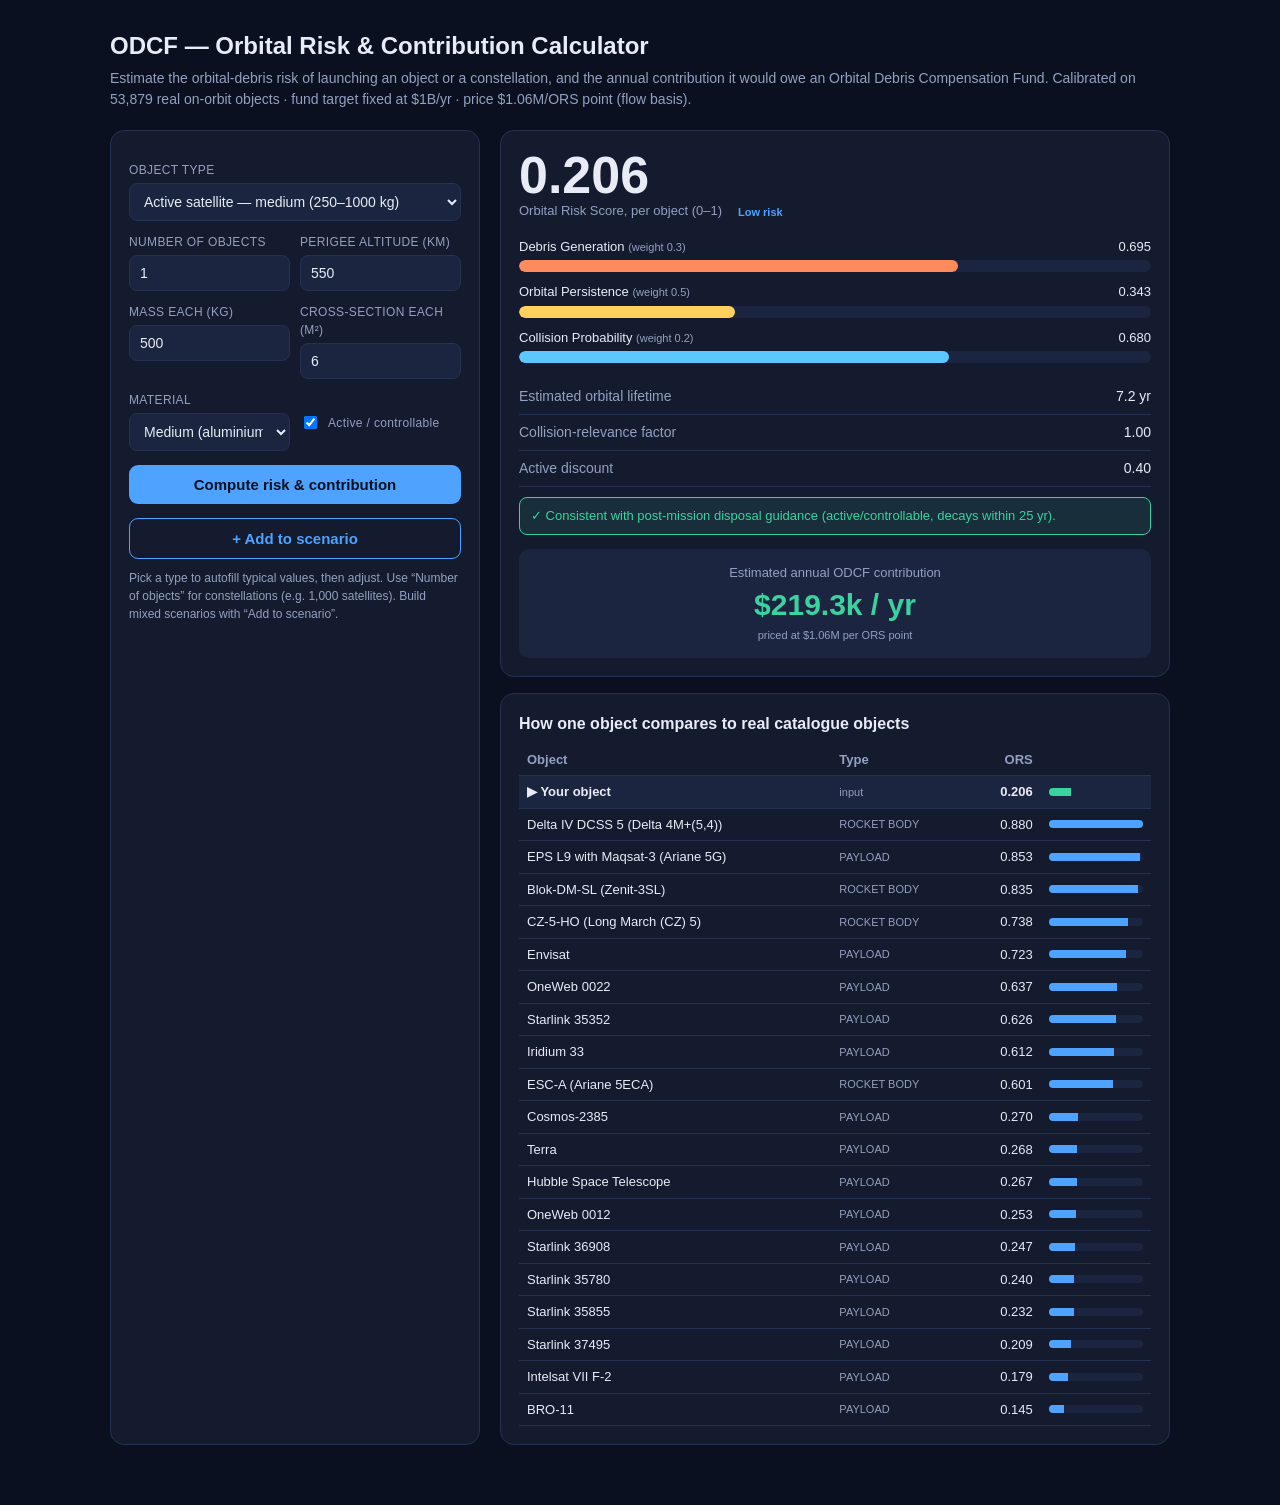
==== calculator.html @ 6657b237 "Initial commit" ====
<!DOCTYPE html>
<html lang="en"><head><meta charset="utf-8"/>
<meta name="viewport" content="width=device-width, initial-scale=1"/>
<title>ODCF — Orbital Risk & Contribution Calculator</title>
<style>
  :root{--bg:#0b1020;--panel:#141b2f;--panel2:#1b2540;--line:#26314f;--text:#e8ecf7;
    --muted:#93a0c0;--accent:#4da3ff;--dgp:#ff8a5c;--opi:#ffd15c;--cpf:#5cc8ff;--good:#3ad29f;--bad:#ff6b6b;--warn:#ffb454;}
  *{box-sizing:border-box} body{margin:0;font-family:-apple-system,BlinkMacSystemFont,"Segoe UI",Roboto,sans-serif;background:var(--bg);color:var(--text);line-height:1.5}
  .wrap{max-width:1100px;margin:0 auto;padding:28px 20px 60px}
  h1{font-size:24px;margin:0 0 4px} .sub{color:var(--muted);margin:0 0 20px;font-size:14px}
  .grid{display:grid;grid-template-columns:370px 1fr;gap:20px}
  @media(max-width:880px){.grid{grid-template-columns:1fr}}
  .card{background:var(--panel);border:1px solid var(--line);border-radius:14px;padding:18px}
  label{display:block;font-size:12px;color:var(--muted);margin:12px 0 4px;text-transform:uppercase;letter-spacing:.03em}
  input,select{width:100%;padding:9px 10px;background:var(--panel2);border:1px solid var(--line);border-radius:8px;color:var(--text);font-size:14px}
  .row{display:flex;gap:10px}.row>div{flex:1}
  .chk{display:flex;align-items:center;gap:8px;margin-top:14px}.chk input{width:auto}
  button{margin-top:14px;width:100%;padding:11px;background:var(--accent);border:none;border-radius:9px;color:#04101f;font-weight:700;font-size:15px;cursor:pointer}
  button.ghost{background:transparent;border:1px solid var(--accent);color:var(--accent)}
  .ors-big{font-size:52px;font-weight:800;line-height:1}.ors-lbl{color:var(--muted);font-size:13px}
  .bars{margin:16px 0}.bar{margin:10px 0}.bar .t{display:flex;justify-content:space-between;font-size:13px;margin-bottom:4px}
  .track{height:12px;background:var(--panel2);border-radius:6px;overflow:hidden}.fill{height:100%;border-radius:6px}
  .stat{display:flex;justify-content:space-between;padding:7px 0;border-bottom:1px solid var(--line);font-size:14px}.stat span:first-child{color:var(--muted)}
  .contrib{background:var(--panel2);border-radius:10px;padding:14px;margin-top:14px;text-align:center}
  .contrib .amt{font-size:30px;font-weight:800;color:var(--good)}
  table{width:100%;border-collapse:collapse;font-size:13px;margin-top:8px}
  th,td{text-align:left;padding:6px 8px;border-bottom:1px solid var(--line)}th{color:var(--muted);font-weight:600}.r{text-align:right}
  .cmpbar{height:8px;background:var(--panel2);border-radius:4px;overflow:hidden;min-width:60px}.cmpbar>div{height:100%;background:var(--accent)}
  .tag{font-size:11px;color:var(--muted)}.hl{color:var(--accent);font-weight:700}
  .flag{padding:8px 11px;border-radius:8px;font-size:13px;margin-top:10px}
  .flag.warn{background:rgba(255,180,84,.13);border:1px solid var(--warn);color:var(--warn)}
  .flag.ok{background:rgba(58,210,159,.1);border:1px solid var(--good);color:var(--good)}
  .note{font-size:12px;color:var(--muted);margin-top:10px}
</style></head><body><div class="wrap">
  <h1>ODCF — Orbital Risk &amp; Contribution Calculator</h1>
  <p class="sub">Estimate the orbital-debris risk of launching an object or a constellation, and the annual contribution it would owe an Orbital Debris Compensation Fund. Calibrated on 53,879 real on-orbit objects · fund target fixed at $1B/yr · price $1.06M/ORS point (flow basis).</p>
  <div class="grid">
    <div class="card">
      <label>Object type</label>
      <select id="cat"></select>
      <div class="row"><div>
        <label>Number of objects</label><input id="count" type="number" value="1" min="1"/>
      </div><div>
        <label>Perigee altitude (km)</label><input id="alt" type="number" value="550"/>
      </div></div>
      <div class="row"><div>
        <label>Mass each (kg)</label><input id="mass" type="number" value="500"/>
      </div><div>
        <label>Cross-section each (m²)</label><input id="xsect" type="number" value="6"/>
      </div></div>
      <div class="row"><div>
        <label>Material</label><select id="mat">
          <option value="0.5">Low (plastics)</option><option value="1.0" selected>Medium (aluminium)</option><option value="2.86">High (steel)</option>
        </select></div><div>
        <div class="chk" style="margin-top:34px"><input id="active" type="checkbox"/><label style="margin:0;text-transform:none">Active / controllable</label></div>
      </div></div>
      <button onclick="compute()">Compute risk &amp; contribution</button>
      <button class="ghost" onclick="addGroup()">+ Add to scenario</button>
      <div class="note">Pick a type to autofill typical values, then adjust. Use “Number of objects” for constellations (e.g. 1,000 satellites). Build mixed scenarios with “Add to scenario”.</div>
    </div>

    <div>
      <div class="card">
        <div style="display:flex;align-items:flex-end;gap:16px">
          <div><div class="ors-big" id="orsv">—</div><div class="ors-lbl">Orbital Risk Score, per object (0–1)</div></div>
          <div id="verdict" class="tag"></div>
        </div>
        <div class="bars" id="bars"></div>
        <div id="stats"></div>
        <div id="flags"></div>
        <div class="contrib">
          <div class="ors-lbl" id="clbl">Estimated annual ODCF contribution</div>
          <div class="amt" id="contrib">—</div>
          <div class="tag" id="share"></div>
        </div>
      </div>

      <div class="card" style="margin-top:16px" id="scencard" hidden>
        <b>Your scenario</b>
        <table id="scen"><thead><tr><th>Group</th><th class="r">Count</th><th class="r">ORS ea.</th><th class="r">Contribution</th><th></th></tr></thead><tbody></tbody></table>
        <div class="stat" style="border:none;font-weight:700"><span id="scentotlbl">Scenario total</span><span id="scentot">—</span></div>
      </div>

      <div class="card" style="margin-top:16px">
        <b>How one object compares to real catalogue objects</b>
        <table id="cmp"><thead><tr><th>Object</th><th>Type</th><th class="r">ORS</th><th></th></tr></thead><tbody></tbody></table>
      </div>
    </div>
  </div>
</div>
<script>
const DATA={"calib":{"weights":{"DGP":0.3,"OPI":0.5,"CPF":0.2},"constants":{"MU":398600441800000.0,"R_EARTH_KM":6378.137,"CD":2.2,"B_REF":100.0,"material_default":1.0,"fp_default":0.5},"gating":{"rel_full_km":1600.0,"rel_taper_km":2000.0,"rel_high":0.25,"rel_unknown":0.5,"active_factor":0.4},"normalization":{"DGP":{"type":"log10_minmax","lo":-0.6663839021057466,"hi":3.0674288335795485},"OPI":{"type":"log10_minmax","lo":-1.3010299956639813,"hi":5.0,"life_floor_yr":0.05,"life_cap_yr":100000.0},"CPF":{"type":"log10_minmax","lo":-9.49571011578479,"hi":-4.927139576507358}},"fp_by_class":{"Rocket Body":1.0,"Payload":0.6,"Unknown":0.5,"Payload Mission Related Object":0.35,"Rocket Mission Related Object":0.4,"Payload Fragmentation Debris":0.15,"Rocket Fragmentation Debris":0.15,"Payload Debris":0.1,"Rocket Debris":0.1,"Other Debris":0.1,"Other Mission Related Object":0.35},"kh_lifetime":{"alt_km":[300,400,500,600,700,800,900,1000,1200,1500,2000],"life_yr":[0.3,1.0,8.0,30.0,120,350,900,2000,8000,30000,200000]},"spatial_density":{"alt_low_km":[200,225,250,275,300,325,350,375,400,425,450,475,500,525,550,575,600,625,650,675,700,725,750,775,800,825,850,875,900,925,950,975,1000,1025,1050,1075,1100,1125,1150,1175,1200,1225,1250,1275,1300,1325,1350,1375,1400,1425,1450,1475,1500,1525,1550,1575,1600,1625,1650,1675,1700,1725,1750,1775,1800,1825,1850,1875,1900,1925,1950,1975],"alt_high_km":[225,250,275,300,325,350,375,400,425,450,475,500,525,550,575,600,625,650,675,700,725,750,775,800,825,850,875,900,925,950,975,1000,1025,1050,1075,1100,1125,1150,1175,1200,1225,1250,1275,1300,1325,1350,1375,1400,1425,1450,1475,1500,1525,1550,1575,1600,1625,1650,1675,1700,1725,1750,1775,1800,1825,1850,1875,1900,1925,1950,1975,2000],"density":[1.0992236943799432e-09,1.3818467343191726e-09,2.887288120389452e-09,3.8686555189561606e-09,5.617483138224981e-09,1.9126895726008095e-08,5.5694829435319724e-08,1.1056797916796777e-08,1.870673080771518e-08,1.9597594608023937e-08,2.2284374419631162e-07,3.199506733316583e-07,5.135227364419012e-08,1.0808646189483348e-07,6.832372473356972e-08,3.962460291082202e-08,2.7617350928851556e-08,3.7445015244874714e-08,2.3694749948297385e-08,3.238998473068486e-08,3.2288609927605345e-08,3.5205469315656566e-08,4.719517136360998e-08,5.6041339835239374e-08,5.1096723432751567e-08,4.8603491418916585e-08,4.4504109965299225e-08,3.41286207706749e-08,2.6229672111909052e-08,2.4742224305603965e-08,2.6995937298858392e-08,3.3618916216344786e-08,1.334508830004966e-08,1.2618545099045838e-08,1.5983588117624816e-08,1.2107426559237788e-08,9.757547366533813e-09,1.3242988365110729e-08,8.508975006813267e-09,2.3578956910115268e-08,2.253997612525344e-08,3.732039052745745e-09,7.906032724624717e-09,6.391977685666986e-09,3.2828795894284382e-09,4.812255556697183e-09,3.6656030859242302e-09,4.9088360693527285e-09,1.242945717566829e-08,1.1464197977950736e-08,1.0925203100874152e-08,1.5177630583026896e-08,8.077607039906224e-09,5.740589206186302e-09,5.098711702610285e-09,6.1202417717449625e-09,3.0908551925687474e-09,2.47710089934038e-09,2.018611402323026e-09,2.1529062144172256e-09,1.4588330843172112e-09,9.66572762078926e-10,1.0086774264557455e-09,7.638175476296927e-10,3.7958095954198175e-10,7.073894312981476e-10,3.74988728176117e-10,4.659047509817387e-10,5.557189976863817e-10,3.2222319109747805e-10,2.7453809254194147e-10,7.277324739445615e-10]},"total_ors_sum":12622.520000022505,"scored_count":53879,"contribution":{"basis":"flow (annual new-launch levy)","fund_target_usd":1000000000,"assess_window_yr":3,"annual_flow_ors":940.4929728615538,"price_per_ors_usd":1063272.165614794},"generated":"2026-07-02"},"comparison":[{"name":"Hubble Space Telescope","type":"PAYLOAD","ors":0.267},{"name":"Envisat","type":"PAYLOAD","ors":0.723},{"name":"Starlink 35352","type":"PAYLOAD","ors":0.626},{"name":"Blok-DM-SL (Zenit-3SL)","type":"ROCKET BODY","ors":0.835},{"name":"Delta IV DCSS 5 (Delta 4M+(5,4))","type":"ROCKET BODY","ors":0.88},{"name":"EPS L9 with Maqsat-3 (Ariane 5G)","type":"PAYLOAD","ors":0.853},{"name":"CZ-5-HO (Long March (CZ) 5)","type":"ROCKET BODY","ors":0.738},{"name":"Iridium 33","type":"PAYLOAD","ors":0.612},{"name":"Terra","type":"PAYLOAD","ors":0.268},{"name":"OneWeb 0022","type":"PAYLOAD","ors":0.637},{"name":"ESC-A (Ariane 5ECA)","type":"ROCKET BODY","ors":0.601},{"name":"Cosmos-2385","type":"PAYLOAD","ors":0.27},{"name":"OneWeb 0012","type":"PAYLOAD","ors":0.253},{"name":"Starlink 36908","type":"PAYLOAD","ors":0.247},{"name":"Starlink 35780","type":"PAYLOAD","ors":0.24},{"name":"Starlink 35855","type":"PAYLOAD","ors":0.232},{"name":"Starlink 37495","type":"PAYLOAD","ors":0.209},{"name":"Intelsat VII F-2","type":"PAYLOAD","ors":0.179},{"name":"BRO-11","type":"PAYLOAD","ors":0.145}],"categories":[{"label":"Active satellite \u2014 large (>1000 kg)","oc":"Payload","mass":2000,"xsect":15,"active":true,"alt":600},{"label":"Active satellite \u2014 medium (250\u20131000 kg)","oc":"Payload","mass":500,"xsect":6,"active":true,"alt":550},{"label":"Active smallsat (50\u2013250 kg)","oc":"Payload","mass":150,"xsect":2,"active":true,"alt":500},{"label":"CubeSat (<50 kg)","oc":"Payload","mass":10,"xsect":0.1,"active":true,"alt":450},{"label":"Defunct / non-operational satellite","oc":"Payload","mass":1000,"xsect":10,"active":false,"alt":800},{"label":"Rocket upper stage / body","oc":"Rocket Body","mass":2000,"xsect":12,"active":false,"alt":800},{"label":"Mission-related object (adapter, cover)","oc":"Payload Mission Related Object","mass":50,"xsect":1,"active":false,"alt":700},{"label":"Fragmentation debris","oc":"Payload Fragmentation Debris","mass":5,"xsect":0.05,"active":false,"alt":800}]}, C=DATA.calib, PRICE=C.contribution.price_per_ors_usd;
function interp(x,xs,ys){if(x<=xs[0])return ys[0];if(x>=xs[xs.length-1])return ys[ys.length-1];for(let i=0;i<xs.length-1;i++){if(x>=xs[i]&&x<=xs[i+1]){const f=(x-xs[i])/(xs[i+1]-xs[i]);return ys[i]+f*(ys[i+1]-ys[i]);}}return ys[ys.length-1];}
function sd(a){const s=C.spatial_density;for(let i=0;i<s.alt_low_km.length;i++){if(a>=s.alt_low_km[i]&&a<s.alt_high_km[i])return s.density[i];}return Math.min(...s.density);}
function kh(a,B){const b=interp(a,C.kh_lifetime.alt_km,C.kh_lifetime.life_yr);const sc=(B&&B>0)?B/C.constants.B_REF:1;return Math.min(Math.max(b*sc,C.normalization.OPI.life_floor_yr),C.normalization.OPI.life_cap_yr);}
function nl(v,lo,hi){if(!(v>0))return 0;return Math.min(Math.max((Math.log10(v)-lo)/(hi-lo),0),1);}
function rel(a){const g=C.gating;if(a<=g.rel_full_km)return 1;if(a>=g.rel_taper_km)return g.rel_high;const f=(a-g.rel_full_km)/(g.rel_taper_km-g.rel_full_km);return 1-f*(1-g.rel_high);}
function score(o){const fp=(C.fp_by_class[o.oc]!==undefined)?C.fp_by_class[o.oc]:C.constants.fp_default;
  const dgpRaw=Math.pow(o.mass,0.75)*o.mat*(0.5+0.5*fp);
  const B=(o.mass&&o.xsect>0)?o.mass/(C.constants.CD*o.xsect):C.constants.B_REF;
  const life=kh(o.alt,B), cpfRaw=sd(o.alt)*o.xsect;
  const DGP=nl(dgpRaw,C.normalization.DGP.lo,C.normalization.DGP.hi);
  const OPI=nl(life,C.normalization.OPI.lo,C.normalization.OPI.hi);
  const CPF=nl(cpfRaw,C.normalization.CPF.lo,C.normalization.CPF.hi);
  const core=C.weights.DGP*DGP+C.weights.OPI*OPI+C.weights.CPF*CPF;
  return {DGP,OPI,CPF,life,ORS:core*rel(o.alt)*(o.active?C.gating.active_factor:1)};}
function inputs(){const c=DATA.categories[+document.getElementById('cat').value];
  return {oc:c.oc,mass:+document.getElementById('mass').value,xsect:+document.getElementById('xsect').value,
    alt:+document.getElementById('alt').value,mat:+document.getElementById('mat').value,
    active:document.getElementById('active').checked,count:Math.max(1,+document.getElementById('count').value),label:c.label};}
function fmt$(v){if(v>=1e9)return '$'+(v/1e9).toFixed(2)+'B';if(v>=1e6)return '$'+(v/1e6).toFixed(2)+'M';if(v>=1e3)return '$'+(v/1e3).toFixed(1)+'k';return '$'+v.toFixed(0);}
let last=null;
function compute(){const o=inputs(),s=score(o);last={o,s};
  document.getElementById('orsv').textContent=s.ORS.toFixed(3);
  const v=s.ORS>0.6?'High risk':s.ORS>0.3?'Moderate risk':'Low risk';
  document.getElementById('verdict').innerHTML='<span class="hl">'+v+'</span>';
  const bar=(n,val,c,w)=>`<div class="bar"><div class="t"><span>${n} <span class="tag">(weight ${w})</span></span><span>${val.toFixed(3)}</span></div><div class="track"><div class="fill" style="width:${val*100}%;background:${c}"></div></div></div>`;
  document.getElementById('bars').innerHTML=bar('Debris Generation',s.DGP,'var(--dgp)',C.weights.DGP)+bar('Orbital Persistence',s.OPI,'var(--opi)',C.weights.OPI)+bar('Collision Probability',s.CPF,'var(--cpf)',C.weights.CPF);
  document.getElementById('stats').innerHTML=
    `<div class="stat"><span>Estimated orbital lifetime</span><span>${s.life>=1000?Math.round(s.life).toLocaleString()+' yr':s.life.toFixed(1)+' yr'}</span></div>`+
    `<div class="stat"><span>Collision-relevance factor</span><span>${rel(o.alt).toFixed(2)}</span></div>`+
    `<div class="stat"><span>Active discount</span><span>${o.active?C.gating.active_factor.toFixed(2):'1.00'}</span></div>`;
  // policy flags (from ESA/NASA guidance)
  let flags='';
  if(!o.active && s.life>25) flags+=`<div class="flag warn">⚠ Exceeds the 25-year post-mission disposal guideline (est. lifetime ${s.life>=1000?Math.round(s.life).toLocaleString():s.life.toFixed(0)} yr with no active disposal).</div>`;
  if(o.active && s.life<=25) flags+=`<div class="flag ok">✓ Consistent with post-mission disposal guidance (active/controllable, decays within 25 yr).</div>`;
  if(o.count>=100 && o.alt<700) flags+=`<div class="flag warn">⚠ Large low-orbit constellation: studies project ~300 disabling collisions over 30 yr for a 10,000-satellite population, rising sharply beyond.</div>`;
  document.getElementById('flags').innerHTML=flags;
  // contribution (flow basis)
  const per=PRICE*s.ORS, tot=per*o.count;
  document.getElementById('clbl').textContent=o.count>1?`Annual ODCF contribution — ${o.count.toLocaleString()} objects`:'Estimated annual ODCF contribution';
  document.getElementById('contrib').textContent=fmt$(tot)+' / yr';
  document.getElementById('share').textContent=o.count>1?`${fmt$(per)}/yr each · priced at ${fmt$(PRICE)} per ORS point`:`priced at ${fmt$(PRICE)} per ORS point`;
  renderCompare(s.ORS);}
const scen=[];
function addGroup(){if(!last)compute();const o=last.o,s=last.s;
  scen.push({label:o.label,count:o.count,ors:s.ORS,contrib:PRICE*s.ORS*o.count});
  document.getElementById('scencard').hidden=false;renderScen();}
function rmg(i){scen.splice(i,1);if(!scen.length){document.getElementById('scencard').hidden=true;return;}renderScen();}
function renderScen(){const tb=document.querySelector('#scen tbody');tb.innerHTML='';let ors=0,ct=0,n=0;
  scen.forEach((g,i)=>{ors+=g.ors*g.count;ct+=g.contrib;n+=g.count;
    tb.innerHTML+=`<tr><td>${g.label}</td><td class="r">${g.count.toLocaleString()}</td><td class="r">${g.ors.toFixed(3)}</td><td class="r">${fmt$(g.contrib)}</td><td><a href="#" class="tag" onclick="rmg(${i});return false">✕</a></td></tr>`;});
  document.getElementById('scentotlbl').textContent=`Scenario total (${n.toLocaleString()} objects)`;
  document.getElementById('scentot').textContent=ors.toFixed(2)+' ORS · '+fmt$(ct)+'/yr';}
function renderCompare(my){const rows=DATA.comparison.slice().sort((a,b)=>b.ors-a.ors);const max=Math.max(my,...rows.map(r=>r.ors));
  const tb=document.querySelector('#cmp tbody');
  tb.innerHTML=`<tr style="background:var(--panel2)"><td><b>▶ Your object</b></td><td class="tag">input</td><td class="r"><b>${my.toFixed(3)}</b></td><td><div class="cmpbar"><div style="width:${my/max*100}%;background:var(--good)"></div></div></td></tr>`;
  rows.forEach(r=>{tb.innerHTML+=`<tr><td>${r.name}</td><td class="tag">${r.type}</td><td class="r">${r.ors.toFixed(3)}</td><td><div class="cmpbar"><div style="width:${r.ors/max*100}%"></div></div></td></tr>`;});}
(function(){const cat=document.getElementById('cat');
  DATA.categories.forEach((c,i)=>{const o=document.createElement('option');o.value=i;o.textContent=c.label;cat.appendChild(o);});
  function fill(){const c=DATA.categories[+cat.value];document.getElementById('mass').value=c.mass;document.getElementById('xsect').value=c.xsect;
    document.getElementById('alt').value=c.alt;document.getElementById('active').checked=c.active;compute();}
  cat.addEventListener('change',fill);
  document.querySelectorAll('input,select').forEach(e=>e.addEventListener('keydown',ev=>{if(ev.key==='Enter')compute();}));
  cat.value=1;fill();
})();
</script></body></html>
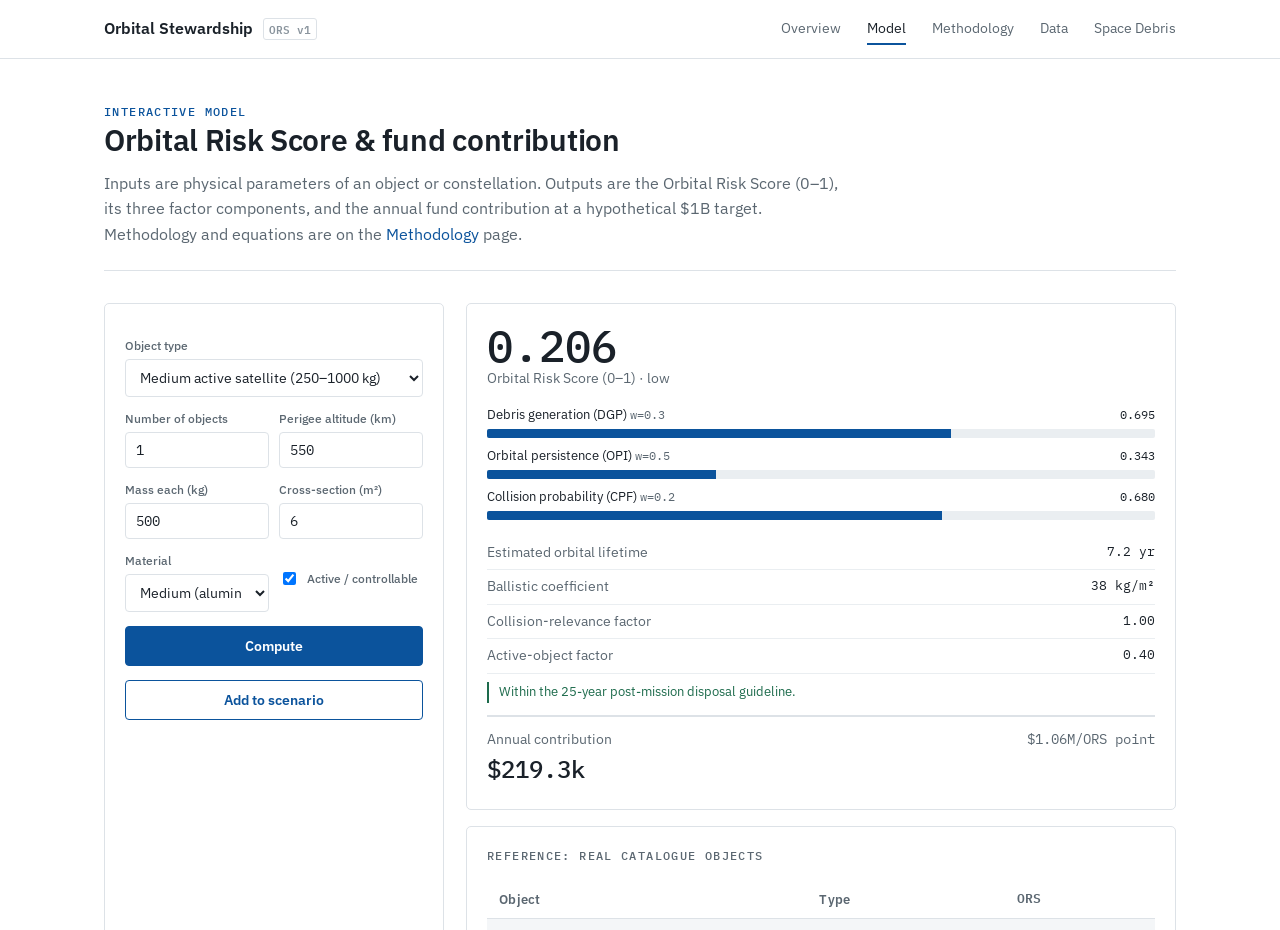
==== commit 9cf44748: "humanise copy; add author intro + socials" ====
--- a/calculator.html
+++ b/calculator.html
@@ -1,157 +1,7 @@
-<!DOCTYPE html>
-<html lang="en"><head><meta charset="utf-8"/>
-<meta name="viewport" content="width=device-width, initial-scale=1"/>
-<title>ODCF — Orbital Risk & Contribution Calculator</title>
-<style>
-  :root{--bg:#0b1020;--panel:#141b2f;--panel2:#1b2540;--line:#26314f;--text:#e8ecf7;
-    --muted:#93a0c0;--accent:#4da3ff;--dgp:#ff8a5c;--opi:#ffd15c;--cpf:#5cc8ff;--good:#3ad29f;--bad:#ff6b6b;--warn:#ffb454;}
-  *{box-sizing:border-box} body{margin:0;font-family:-apple-system,BlinkMacSystemFont,"Segoe UI",Roboto,sans-serif;background:var(--bg);color:var(--text);line-height:1.5}
-  .wrap{max-width:1100px;margin:0 auto;padding:28px 20px 60px}
-  h1{font-size:24px;margin:0 0 4px} .sub{color:var(--muted);margin:0 0 20px;font-size:14px}
-  .grid{display:grid;grid-template-columns:370px 1fr;gap:20px}
-  @media(max-width:880px){.grid{grid-template-columns:1fr}}
-  .card{background:var(--panel);border:1px solid var(--line);border-radius:14px;padding:18px}
-  label{display:block;font-size:12px;color:var(--muted);margin:12px 0 4px;text-transform:uppercase;letter-spacing:.03em}
-  input,select{width:100%;padding:9px 10px;background:var(--panel2);border:1px solid var(--line);border-radius:8px;color:var(--text);font-size:14px}
-  .row{display:flex;gap:10px}.row>div{flex:1}
-  .chk{display:flex;align-items:center;gap:8px;margin-top:14px}.chk input{width:auto}
-  button{margin-top:14px;width:100%;padding:11px;background:var(--accent);border:none;border-radius:9px;color:#04101f;font-weight:700;font-size:15px;cursor:pointer}
-  button.ghost{background:transparent;border:1px solid var(--accent);color:var(--accent)}
-  .ors-big{font-size:52px;font-weight:800;line-height:1}.ors-lbl{color:var(--muted);font-size:13px}
-  .bars{margin:16px 0}.bar{margin:10px 0}.bar .t{display:flex;justify-content:space-between;font-size:13px;margin-bottom:4px}
-  .track{height:12px;background:var(--panel2);border-radius:6px;overflow:hidden}.fill{height:100%;border-radius:6px}
-  .stat{display:flex;justify-content:space-between;padding:7px 0;border-bottom:1px solid var(--line);font-size:14px}.stat span:first-child{color:var(--muted)}
-  .contrib{background:var(--panel2);border-radius:10px;padding:14px;margin-top:14px;text-align:center}
-  .contrib .amt{font-size:30px;font-weight:800;color:var(--good)}
-  table{width:100%;border-collapse:collapse;font-size:13px;margin-top:8px}
-  th,td{text-align:left;padding:6px 8px;border-bottom:1px solid var(--line)}th{color:var(--muted);font-weight:600}.r{text-align:right}
-  .cmpbar{height:8px;background:var(--panel2);border-radius:4px;overflow:hidden;min-width:60px}.cmpbar>div{height:100%;background:var(--accent)}
-  .tag{font-size:11px;color:var(--muted)}.hl{color:var(--accent);font-weight:700}
-  .flag{padding:8px 11px;border-radius:8px;font-size:13px;margin-top:10px}
-  .flag.warn{background:rgba(255,180,84,.13);border:1px solid var(--warn);color:var(--warn)}
-  .flag.ok{background:rgba(58,210,159,.1);border:1px solid var(--good);color:var(--good)}
-  .note{font-size:12px;color:var(--muted);margin-top:10px}
-</style></head><body><div class="wrap">
-  <h1>ODCF — Orbital Risk &amp; Contribution Calculator</h1>
-  <p class="sub">Estimate the orbital-debris risk of launching an object or a constellation, and the annual contribution it would owe an Orbital Debris Compensation Fund. Calibrated on 53,879 real on-orbit objects · fund target fixed at $1B/yr · price $1.06M/ORS point (flow basis).</p>
-  <div class="grid">
-    <div class="card">
-      <label>Object type</label>
-      <select id="cat"></select>
-      <div class="row"><div>
-        <label>Number of objects</label><input id="count" type="number" value="1" min="1"/>
-      </div><div>
-        <label>Perigee altitude (km)</label><input id="alt" type="number" value="550"/>
-      </div></div>
-      <div class="row"><div>
-        <label>Mass each (kg)</label><input id="mass" type="number" value="500"/>
-      </div><div>
-        <label>Cross-section each (m²)</label><input id="xsect" type="number" value="6"/>
-      </div></div>
-      <div class="row"><div>
-        <label>Material</label><select id="mat">
-          <option value="0.5">Low (plastics)</option><option value="1.0" selected>Medium (aluminium)</option><option value="2.86">High (steel)</option>
-        </select></div><div>
-        <div class="chk" style="margin-top:34px"><input id="active" type="checkbox"/><label style="margin:0;text-transform:none">Active / controllable</label></div>
-      </div></div>
-      <button onclick="compute()">Compute risk &amp; contribution</button>
-      <button class="ghost" onclick="addGroup()">+ Add to scenario</button>
-      <div class="note">Pick a type to autofill typical values, then adjust. Use “Number of objects” for constellations (e.g. 1,000 satellites). Build mixed scenarios with “Add to scenario”.</div>
-    </div>
-
-    <div>
-      <div class="card">
-        <div style="display:flex;align-items:flex-end;gap:16px">
-          <div><div class="ors-big" id="orsv">—</div><div class="ors-lbl">Orbital Risk Score, per object (0–1)</div></div>
-          <div id="verdict" class="tag"></div>
-        </div>
-        <div class="bars" id="bars"></div>
-        <div id="stats"></div>
-        <div id="flags"></div>
-        <div class="contrib">
-          <div class="ors-lbl" id="clbl">Estimated annual ODCF contribution</div>
-          <div class="amt" id="contrib">—</div>
-          <div class="tag" id="share"></div>
-        </div>
-      </div>
-
-      <div class="card" style="margin-top:16px" id="scencard" hidden>
-        <b>Your scenario</b>
-        <table id="scen"><thead><tr><th>Group</th><th class="r">Count</th><th class="r">ORS ea.</th><th class="r">Contribution</th><th></th></tr></thead><tbody></tbody></table>
-        <div class="stat" style="border:none;font-weight:700"><span id="scentotlbl">Scenario total</span><span id="scentot">—</span></div>
-      </div>
-
-      <div class="card" style="margin-top:16px">
-        <b>How one object compares to real catalogue objects</b>
-        <table id="cmp"><thead><tr><th>Object</th><th>Type</th><th class="r">ORS</th><th></th></tr></thead><tbody></tbody></table>
-      </div>
-    </div>
-  </div>
-</div>
-<script>
-const DATA={"calib":{"weights":{"DGP":0.3,"OPI":0.5,"CPF":0.2},"constants":{"MU":398600441800000.0,"R_EARTH_KM":6378.137,"CD":2.2,"B_REF":100.0,"material_default":1.0,"fp_default":0.5},"gating":{"rel_full_km":1600.0,"rel_taper_km":2000.0,"rel_high":0.25,"rel_unknown":0.5,"active_factor":0.4},"normalization":{"DGP":{"type":"log10_minmax","lo":-0.6663839021057466,"hi":3.0674288335795485},"OPI":{"type":"log10_minmax","lo":-1.3010299956639813,"hi":5.0,"life_floor_yr":0.05,"life_cap_yr":100000.0},"CPF":{"type":"log10_minmax","lo":-9.49571011578479,"hi":-4.927139576507358}},"fp_by_class":{"Rocket Body":1.0,"Payload":0.6,"Unknown":0.5,"Payload Mission Related Object":0.35,"Rocket Mission Related Object":0.4,"Payload Fragmentation Debris":0.15,"Rocket Fragmentation Debris":0.15,"Payload Debris":0.1,"Rocket Debris":0.1,"Other Debris":0.1,"Other Mission Related Object":0.35},"kh_lifetime":{"alt_km":[300,400,500,600,700,800,900,1000,1200,1500,2000],"life_yr":[0.3,1.0,8.0,30.0,120,350,900,2000,8000,30000,200000]},"spatial_density":{"alt_low_km":[200,225,250,275,300,325,350,375,400,425,450,475,500,525,550,575,600,625,650,675,700,725,750,775,800,825,850,875,900,925,950,975,1000,1025,1050,1075,1100,1125,1150,1175,1200,1225,1250,1275,1300,1325,1350,1375,1400,1425,1450,1475,1500,1525,1550,1575,1600,1625,1650,1675,1700,1725,1750,1775,1800,1825,1850,1875,1900,1925,1950,1975],"alt_high_km":[225,250,275,300,325,350,375,400,425,450,475,500,525,550,575,600,625,650,675,700,725,750,775,800,825,850,875,900,925,950,975,1000,1025,1050,1075,1100,1125,1150,1175,1200,1225,1250,1275,1300,1325,1350,1375,1400,1425,1450,1475,1500,1525,1550,1575,1600,1625,1650,1675,1700,1725,1750,1775,1800,1825,1850,1875,1900,1925,1950,1975,2000],"density":[1.0992236943799432e-09,1.3818467343191726e-09,2.887288120389452e-09,3.8686555189561606e-09,5.617483138224981e-09,1.9126895726008095e-08,5.5694829435319724e-08,1.1056797916796777e-08,1.870673080771518e-08,1.9597594608023937e-08,2.2284374419631162e-07,3.199506733316583e-07,5.135227364419012e-08,1.0808646189483348e-07,6.832372473356972e-08,3.962460291082202e-08,2.7617350928851556e-08,3.7445015244874714e-08,2.3694749948297385e-08,3.238998473068486e-08,3.2288609927605345e-08,3.5205469315656566e-08,4.719517136360998e-08,5.6041339835239374e-08,5.1096723432751567e-08,4.8603491418916585e-08,4.4504109965299225e-08,3.41286207706749e-08,2.6229672111909052e-08,2.4742224305603965e-08,2.6995937298858392e-08,3.3618916216344786e-08,1.334508830004966e-08,1.2618545099045838e-08,1.5983588117624816e-08,1.2107426559237788e-08,9.757547366533813e-09,1.3242988365110729e-08,8.508975006813267e-09,2.3578956910115268e-08,2.253997612525344e-08,3.732039052745745e-09,7.906032724624717e-09,6.391977685666986e-09,3.2828795894284382e-09,4.812255556697183e-09,3.6656030859242302e-09,4.9088360693527285e-09,1.242945717566829e-08,1.1464197977950736e-08,1.0925203100874152e-08,1.5177630583026896e-08,8.077607039906224e-09,5.740589206186302e-09,5.098711702610285e-09,6.1202417717449625e-09,3.0908551925687474e-09,2.47710089934038e-09,2.018611402323026e-09,2.1529062144172256e-09,1.4588330843172112e-09,9.66572762078926e-10,1.0086774264557455e-09,7.638175476296927e-10,3.7958095954198175e-10,7.073894312981476e-10,3.74988728176117e-10,4.659047509817387e-10,5.557189976863817e-10,3.2222319109747805e-10,2.7453809254194147e-10,7.277324739445615e-10]},"total_ors_sum":12622.520000022505,"scored_count":53879,"contribution":{"basis":"flow (annual new-launch levy)","fund_target_usd":1000000000,"assess_window_yr":3,"annual_flow_ors":940.4929728615538,"price_per_ors_usd":1063272.165614794},"generated":"2026-07-02"},"comparison":[{"name":"Hubble Space Telescope","type":"PAYLOAD","ors":0.267},{"name":"Envisat","type":"PAYLOAD","ors":0.723},{"name":"Starlink 35352","type":"PAYLOAD","ors":0.626},{"name":"Blok-DM-SL (Zenit-3SL)","type":"ROCKET BODY","ors":0.835},{"name":"Delta IV DCSS 5 (Delta 4M+(5,4))","type":"ROCKET BODY","ors":0.88},{"name":"EPS L9 with Maqsat-3 (Ariane 5G)","type":"PAYLOAD","ors":0.853},{"name":"CZ-5-HO (Long March (CZ) 5)","type":"ROCKET BODY","ors":0.738},{"name":"Iridium 33","type":"PAYLOAD","ors":0.612},{"name":"Terra","type":"PAYLOAD","ors":0.268},{"name":"OneWeb 0022","type":"PAYLOAD","ors":0.637},{"name":"ESC-A (Ariane 5ECA)","type":"ROCKET BODY","ors":0.601},{"name":"Cosmos-2385","type":"PAYLOAD","ors":0.27},{"name":"OneWeb 0012","type":"PAYLOAD","ors":0.253},{"name":"Starlink 36908","type":"PAYLOAD","ors":0.247},{"name":"Starlink 35780","type":"PAYLOAD","ors":0.24},{"name":"Starlink 35855","type":"PAYLOAD","ors":0.232},{"name":"Starlink 37495","type":"PAYLOAD","ors":0.209},{"name":"Intelsat VII F-2","type":"PAYLOAD","ors":0.179},{"name":"BRO-11","type":"PAYLOAD","ors":0.145}],"categories":[{"label":"Active satellite \u2014 large (>1000 kg)","oc":"Payload","mass":2000,"xsect":15,"active":true,"alt":600},{"label":"Active satellite \u2014 medium (250\u20131000 kg)","oc":"Payload","mass":500,"xsect":6,"active":true,"alt":550},{"label":"Active smallsat (50\u2013250 kg)","oc":"Payload","mass":150,"xsect":2,"active":true,"alt":500},{"label":"CubeSat (<50 kg)","oc":"Payload","mass":10,"xsect":0.1,"active":true,"alt":450},{"label":"Defunct / non-operational satellite","oc":"Payload","mass":1000,"xsect":10,"active":false,"alt":800},{"label":"Rocket upper stage / body","oc":"Rocket Body","mass":2000,"xsect":12,"active":false,"alt":800},{"label":"Mission-related object (adapter, cover)","oc":"Payload Mission Related Object","mass":50,"xsect":1,"active":false,"alt":700},{"label":"Fragmentation debris","oc":"Payload Fragmentation Debris","mass":5,"xsect":0.05,"active":false,"alt":800}]}, C=DATA.calib, PRICE=C.contribution.price_per_ors_usd;
-function interp(x,xs,ys){if(x<=xs[0])return ys[0];if(x>=xs[xs.length-1])return ys[ys.length-1];for(let i=0;i<xs.length-1;i++){if(x>=xs[i]&&x<=xs[i+1]){const f=(x-xs[i])/(xs[i+1]-xs[i]);return ys[i]+f*(ys[i+1]-ys[i]);}}return ys[ys.length-1];}
-function sd(a){const s=C.spatial_density;for(let i=0;i<s.alt_low_km.length;i++){if(a>=s.alt_low_km[i]&&a<s.alt_high_km[i])return s.density[i];}return Math.min(...s.density);}
-function kh(a,B){const b=interp(a,C.kh_lifetime.alt_km,C.kh_lifetime.life_yr);const sc=(B&&B>0)?B/C.constants.B_REF:1;return Math.min(Math.max(b*sc,C.normalization.OPI.life_floor_yr),C.normalization.OPI.life_cap_yr);}
-function nl(v,lo,hi){if(!(v>0))return 0;return Math.min(Math.max((Math.log10(v)-lo)/(hi-lo),0),1);}
-function rel(a){const g=C.gating;if(a<=g.rel_full_km)return 1;if(a>=g.rel_taper_km)return g.rel_high;const f=(a-g.rel_full_km)/(g.rel_taper_km-g.rel_full_km);return 1-f*(1-g.rel_high);}
-function score(o){const fp=(C.fp_by_class[o.oc]!==undefined)?C.fp_by_class[o.oc]:C.constants.fp_default;
-  const dgpRaw=Math.pow(o.mass,0.75)*o.mat*(0.5+0.5*fp);
-  const B=(o.mass&&o.xsect>0)?o.mass/(C.constants.CD*o.xsect):C.constants.B_REF;
-  const life=kh(o.alt,B), cpfRaw=sd(o.alt)*o.xsect;
-  const DGP=nl(dgpRaw,C.normalization.DGP.lo,C.normalization.DGP.hi);
-  const OPI=nl(life,C.normalization.OPI.lo,C.normalization.OPI.hi);
-  const CPF=nl(cpfRaw,C.normalization.CPF.lo,C.normalization.CPF.hi);
-  const core=C.weights.DGP*DGP+C.weights.OPI*OPI+C.weights.CPF*CPF;
-  return {DGP,OPI,CPF,life,ORS:core*rel(o.alt)*(o.active?C.gating.active_factor:1)};}
-function inputs(){const c=DATA.categories[+document.getElementById('cat').value];
-  return {oc:c.oc,mass:+document.getElementById('mass').value,xsect:+document.getElementById('xsect').value,
-    alt:+document.getElementById('alt').value,mat:+document.getElementById('mat').value,
-    active:document.getElementById('active').checked,count:Math.max(1,+document.getElementById('count').value),label:c.label};}
-function fmt$(v){if(v>=1e9)return '$'+(v/1e9).toFixed(2)+'B';if(v>=1e6)return '$'+(v/1e6).toFixed(2)+'M';if(v>=1e3)return '$'+(v/1e3).toFixed(1)+'k';return '$'+v.toFixed(0);}
-let last=null;
-function compute(){const o=inputs(),s=score(o);last={o,s};
-  document.getElementById('orsv').textContent=s.ORS.toFixed(3);
-  const v=s.ORS>0.6?'High risk':s.ORS>0.3?'Moderate risk':'Low risk';
-  document.getElementById('verdict').innerHTML='<span class="hl">'+v+'</span>';
-  const bar=(n,val,c,w)=>`<div class="bar"><div class="t"><span>${n} <span class="tag">(weight ${w})</span></span><span>${val.toFixed(3)}</span></div><div class="track"><div class="fill" style="width:${val*100}%;background:${c}"></div></div></div>`;
-  document.getElementById('bars').innerHTML=bar('Debris Generation',s.DGP,'var(--dgp)',C.weights.DGP)+bar('Orbital Persistence',s.OPI,'var(--opi)',C.weights.OPI)+bar('Collision Probability',s.CPF,'var(--cpf)',C.weights.CPF);
-  document.getElementById('stats').innerHTML=
-    `<div class="stat"><span>Estimated orbital lifetime</span><span>${s.life>=1000?Math.round(s.life).toLocaleString()+' yr':s.life.toFixed(1)+' yr'}</span></div>`+
-    `<div class="stat"><span>Collision-relevance factor</span><span>${rel(o.alt).toFixed(2)}</span></div>`+
-    `<div class="stat"><span>Active discount</span><span>${o.active?C.gating.active_factor.toFixed(2):'1.00'}</span></div>`;
-  // policy flags (from ESA/NASA guidance)
-  let flags='';
-  if(!o.active && s.life>25) flags+=`<div class="flag warn">⚠ Exceeds the 25-year post-mission disposal guideline (est. lifetime ${s.life>=1000?Math.round(s.life).toLocaleString():s.life.toFixed(0)} yr with no active disposal).</div>`;
-  if(o.active && s.life<=25) flags+=`<div class="flag ok">✓ Consistent with post-mission disposal guidance (active/controllable, decays within 25 yr).</div>`;
-  if(o.count>=100 && o.alt<700) flags+=`<div class="flag warn">⚠ Large low-orbit constellation: studies project ~300 disabling collisions over 30 yr for a 10,000-satellite population, rising sharply beyond.</div>`;
-  document.getElementById('flags').innerHTML=flags;
-  // contribution (flow basis)
-  const per=PRICE*s.ORS, tot=per*o.count;
-  document.getElementById('clbl').textContent=o.count>1?`Annual ODCF contribution — ${o.count.toLocaleString()} objects`:'Estimated annual ODCF contribution';
-  document.getElementById('contrib').textContent=fmt$(tot)+' / yr';
-  document.getElementById('share').textContent=o.count>1?`${fmt$(per)}/yr each · priced at ${fmt$(PRICE)} per ORS point`:`priced at ${fmt$(PRICE)} per ORS point`;
-  renderCompare(s.ORS);}
-const scen=[];
-function addGroup(){if(!last)compute();const o=last.o,s=last.s;
-  scen.push({label:o.label,count:o.count,ors:s.ORS,contrib:PRICE*s.ORS*o.count});
-  document.getElementById('scencard').hidden=false;renderScen();}
-function rmg(i){scen.splice(i,1);if(!scen.length){document.getElementById('scencard').hidden=true;return;}renderScen();}
-function renderScen(){const tb=document.querySelector('#scen tbody');tb.innerHTML='';let ors=0,ct=0,n=0;
-  scen.forEach((g,i)=>{ors+=g.ors*g.count;ct+=g.contrib;n+=g.count;
-    tb.innerHTML+=`<tr><td>${g.label}</td><td class="r">${g.count.toLocaleString()}</td><td class="r">${g.ors.toFixed(3)}</td><td class="r">${fmt$(g.contrib)}</td><td><a href="#" class="tag" onclick="rmg(${i});return false">✕</a></td></tr>`;});
-  document.getElementById('scentotlbl').textContent=`Scenario total (${n.toLocaleString()} objects)`;
-  document.getElementById('scentot').textContent=ors.toFixed(2)+' ORS · '+fmt$(ct)+'/yr';}
-function renderCompare(my){const rows=DATA.comparison.slice().sort((a,b)=>b.ors-a.ors);const max=Math.max(my,...rows.map(r=>r.ors));
-  const tb=document.querySelector('#cmp tbody');
-  tb.innerHTML=`<tr style="background:var(--panel2)"><td><b>▶ Your object</b></td><td class="tag">input</td><td class="r"><b>${my.toFixed(3)}</b></td><td><div class="cmpbar"><div style="width:${my/max*100}%;background:var(--good)"></div></div></td></tr>`;
-  rows.forEach(r=>{tb.innerHTML+=`<tr><td>${r.name}</td><td class="tag">${r.type}</td><td class="r">${r.ors.toFixed(3)}</td><td><div class="cmpbar"><div style="width:${r.ors/max*100}%"></div></div></td></tr>`;});}
-(function(){const cat=document.getElementById('cat');
-  DATA.categories.forEach((c,i)=>{const o=document.createElement('option');o.value=i;o.textContent=c.label;cat.appendChild(o);});
-  function fill(){const c=DATA.categories[+cat.value];document.getElementById('mass').value=c.mass;document.getElementById('xsect').value=c.xsect;
-    document.getElementById('alt').value=c.alt;document.getElementById('active').checked=c.active;compute();}
-  cat.addEventListener('change',fill);
-  document.querySelectorAll('input,select').forEach(e=>e.addEventListener('keydown',ev=>{if(ev.key==='Enter')compute();}));
-  cat.value=1;fill();
-})();
-</script></body></html>+<!DOCTYPE html><html lang=en><head><meta charset=utf-8>
+<meta http-equiv=refresh content=0;url=model.html>
+<link rel=canonical href=model.html>
+<title>Orbital Stewardship</title>
+</head><body>
+<p>This page has moved. <a href=model.html>Open the model</a>.</p>
+</body></html>
